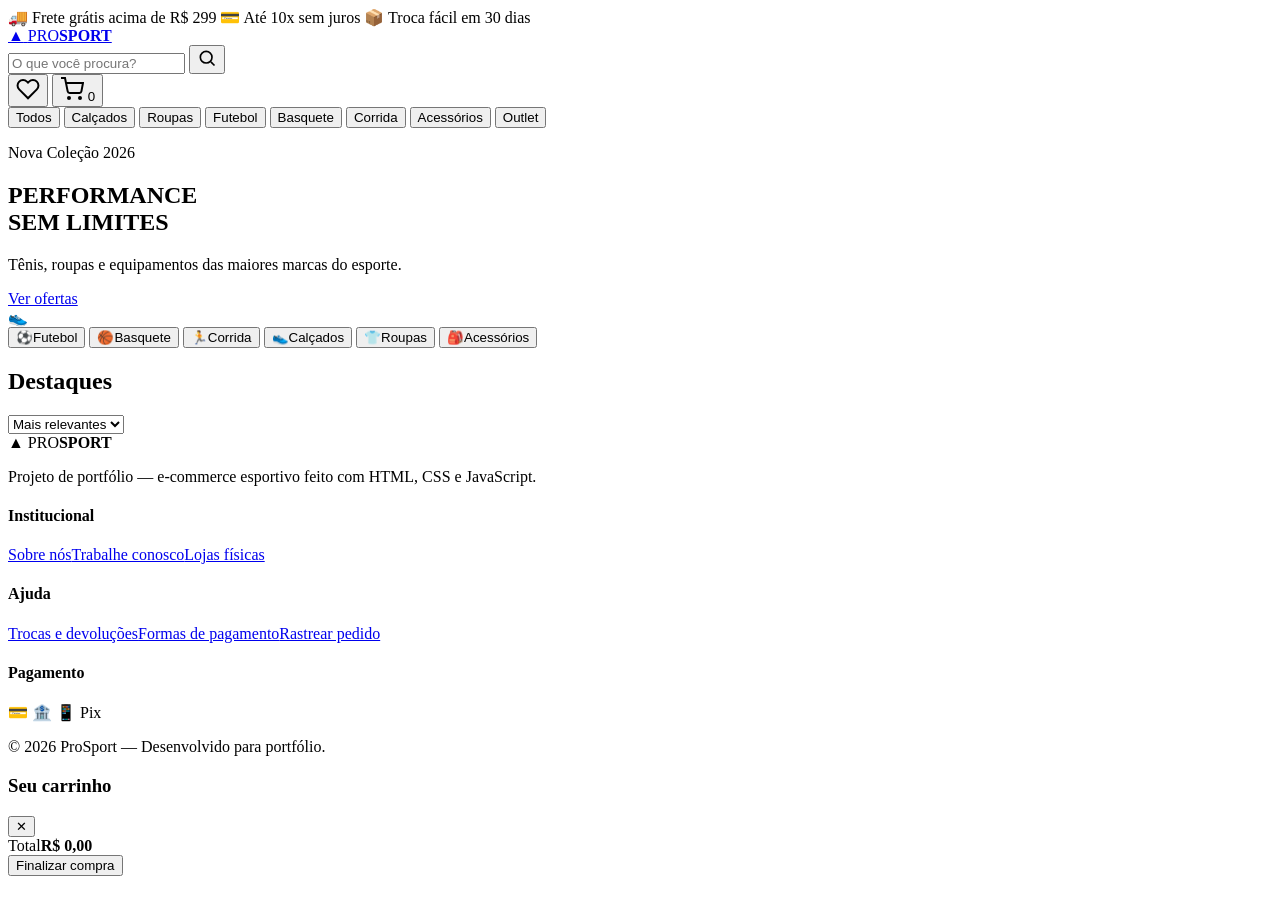
==== index.html @ 5f43b52e "feat: e-commerce esportivo com catalogo, busca e carrinho" ====
<!DOCTYPE html>
<html lang="pt-BR">
<head>
  <meta charset="UTF-8" />
  <meta name="viewport" content="width=device-width, initial-scale=1.0" />
  <title>ProSport — Loja de Artigos Esportivos</title>
  <meta name="description" content="ProSport: tênis, roupas e acessórios esportivos das melhores marcas. Frete rápido e parcelamento." />
  <link rel="preconnect" href="https://fonts.googleapis.com" />
  <link rel="preconnect" href="https://fonts.gstatic.com" crossorigin />
  <link href="https://fonts.googleapis.com/css2?family=Archivo:wght@400;500;600;700;800;900&family=Barlow+Condensed:wght@600;700;800&display=swap" rel="stylesheet" />
  <link rel="stylesheet" href="css/style.css" />
</head>
<body>
  <!-- Faixa superior -->
  <div class="topbar">
    <div class="container topbar__inner">
      <span>🚚 Frete grátis acima de R$ 299</span>
      <span>💳 Até 10x sem juros</span>
      <span class="topbar__hide-mobile">📦 Troca fácil em 30 dias</span>
    </div>
  </div>

  <!-- Cabeçalho -->
  <header class="header">
    <div class="container header__inner">
      <a href="#" class="logo" aria-label="ProSport - página inicial">
        <span class="logo__mark">▲</span>
        <span class="logo__text">PRO<strong>SPORT</strong></span>
      </a>

      <div class="search">
        <input type="text" id="search-input" class="search__input" placeholder="O que você procura?" aria-label="Buscar produtos" />
        <button class="search__btn" id="search-btn" aria-label="Buscar">
          <svg viewBox="0 0 24 24" width="20" height="20" fill="none" stroke="currentColor" stroke-width="2"><circle cx="11" cy="11" r="7"/><line x1="21" y1="21" x2="16.65" y2="16.65"/></svg>
        </button>
      </div>

      <div class="header__actions">
        <button class="icon-btn" aria-label="Favoritos">
          <svg viewBox="0 0 24 24" width="24" height="24" fill="none" stroke="currentColor" stroke-width="2"><path d="M20.84 4.61a5.5 5.5 0 0 0-7.78 0L12 5.67l-1.06-1.06a5.5 5.5 0 1 0-7.78 7.78L12 21.23l8.84-8.84a5.5 5.5 0 0 0 0-7.78z"/></svg>
        </button>
        <button class="icon-btn cart-btn" id="cart-btn" aria-label="Abrir carrinho">
          <svg viewBox="0 0 24 24" width="24" height="24" fill="none" stroke="currentColor" stroke-width="2"><circle cx="9" cy="21" r="1"/><circle cx="20" cy="21" r="1"/><path d="M1 1h4l2.68 13.39a2 2 0 0 0 2 1.61h9.72a2 2 0 0 0 2-1.61L23 6H6"/></svg>
          <span class="cart-count" id="cart-count">0</span>
        </button>
      </div>
    </div>

    <!-- Menu de categorias -->
    <nav class="nav">
      <div class="container nav__inner">
        <button class="nav__link nav__link--highlight" data-filter="all">Todos</button>
        <button class="nav__link" data-filter="Calçados">Calçados</button>
        <button class="nav__link" data-filter="Roupas">Roupas</button>
        <button class="nav__link" data-filter="Futebol">Futebol</button>
        <button class="nav__link" data-filter="Basquete">Basquete</button>
        <button class="nav__link" data-filter="Corrida">Corrida</button>
        <button class="nav__link" data-filter="Acessórios">Acessórios</button>
        <button class="nav__link nav__link--outlet" data-filter="Outlet">Outlet</button>
      </div>
    </nav>
  </header>

  <!-- Banner / Hero -->
  <section class="hero">
    <div class="container hero__inner">
      <div class="hero__content">
        <p class="hero__tag">Nova Coleção 2026</p>
        <h1 class="hero__title">PERFORMANCE<br>SEM LIMITES</h1>
        <p class="hero__sub">Tênis, roupas e equipamentos das maiores marcas do esporte.</p>
        <a href="#produtos" class="btn btn--primary">Ver ofertas</a>
      </div>
      <div class="hero__art" aria-hidden="true">
        <div class="hero__circle"></div>
        <div class="hero__emoji">👟</div>
      </div>
    </div>
  </section>

  <!-- Categorias em círculos -->
  <section class="cats container">
    <button class="cat" data-filter="Futebol"><span class="cat__icon">⚽</span><span>Futebol</span></button>
    <button class="cat" data-filter="Basquete"><span class="cat__icon">🏀</span><span>Basquete</span></button>
    <button class="cat" data-filter="Corrida"><span class="cat__icon">🏃</span><span>Corrida</span></button>
    <button class="cat" data-filter="Calçados"><span class="cat__icon">👟</span><span>Calçados</span></button>
    <button class="cat" data-filter="Roupas"><span class="cat__icon">👕</span><span>Roupas</span></button>
    <button class="cat" data-filter="Acessórios"><span class="cat__icon">🎒</span><span>Acessórios</span></button>
  </section>

  <!-- Produtos -->
  <main class="container" id="produtos">
    <div class="section-head">
      <h2 class="section-title" id="grid-title">Destaques</h2>
      <select id="sort-select" class="sort" aria-label="Ordenar produtos">
        <option value="relevance">Mais relevantes</option>
        <option value="price-asc">Menor preço</option>
        <option value="price-desc">Maior preço</option>
        <option value="name">Nome (A-Z)</option>
      </select>
    </div>

    <div class="grid" id="product-grid"><!-- produtos injetados via JS --></div>
    <p class="empty" id="empty-msg" hidden>Nenhum produto encontrado. Tente outra busca. 🔍</p>
  </main>

  <!-- Rodapé -->
  <footer class="footer">
    <div class="container footer__inner">
      <div>
        <span class="logo logo--footer"><span class="logo__mark">▲</span> PRO<strong>SPORT</strong></span>
        <p class="footer__desc">Projeto de portfólio — e-commerce esportivo feito com HTML, CSS e JavaScript.</p>
      </div>
      <div class="footer__col">
        <h4>Institucional</h4>
        <a href="#">Sobre nós</a><a href="#">Trabalhe conosco</a><a href="#">Lojas físicas</a>
      </div>
      <div class="footer__col">
        <h4>Ajuda</h4>
        <a href="#">Trocas e devoluções</a><a href="#">Formas de pagamento</a><a href="#">Rastrear pedido</a>
      </div>
      <div class="footer__col">
        <h4>Pagamento</h4>
        <p class="footer__pay">💳 🏦 📱 Pix</p>
      </div>
    </div>
    <div class="footer__bottom">© 2026 ProSport — Desenvolvido para portfólio.</div>
  </footer>

  <!-- Carrinho lateral -->
  <div class="cart-overlay" id="cart-overlay"></div>
  <aside class="cart-drawer" id="cart-drawer" aria-label="Carrinho de compras">
    <div class="cart-drawer__head">
      <h3>Seu carrinho</h3>
      <button class="cart-drawer__close" id="cart-close" aria-label="Fechar carrinho">✕</button>
    </div>
    <div class="cart-drawer__body" id="cart-items"></div>
    <div class="cart-drawer__foot">
      <div class="cart-total"><span>Total</span><strong id="cart-total">R$ 0,00</strong></div>
      <button class="btn btn--primary btn--block" id="checkout-btn">Finalizar compra</button>
    </div>
  </aside>

  <!-- Toast de feedback -->
  <div class="toast" id="toast"></div>

  <script src="js/products.js"></script>
  <script src="js/app.js"></script>
</body>
</html>
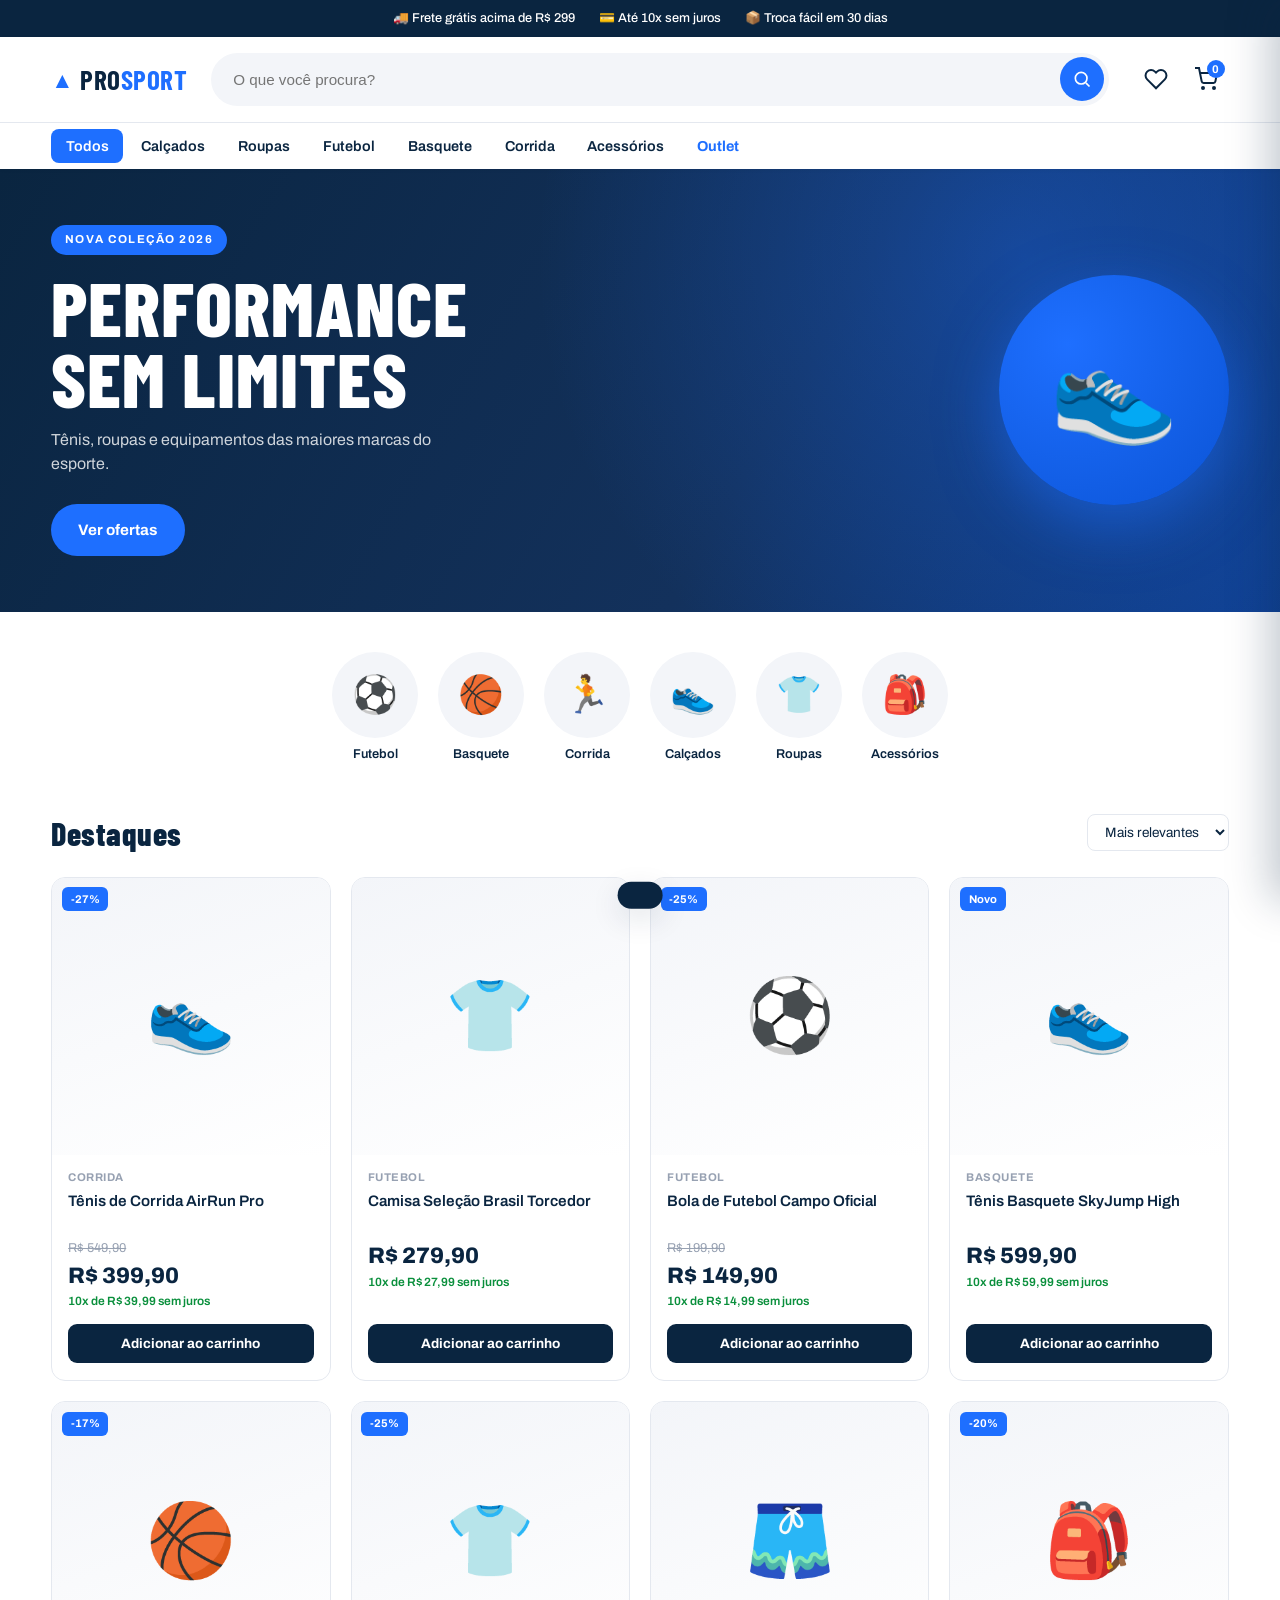
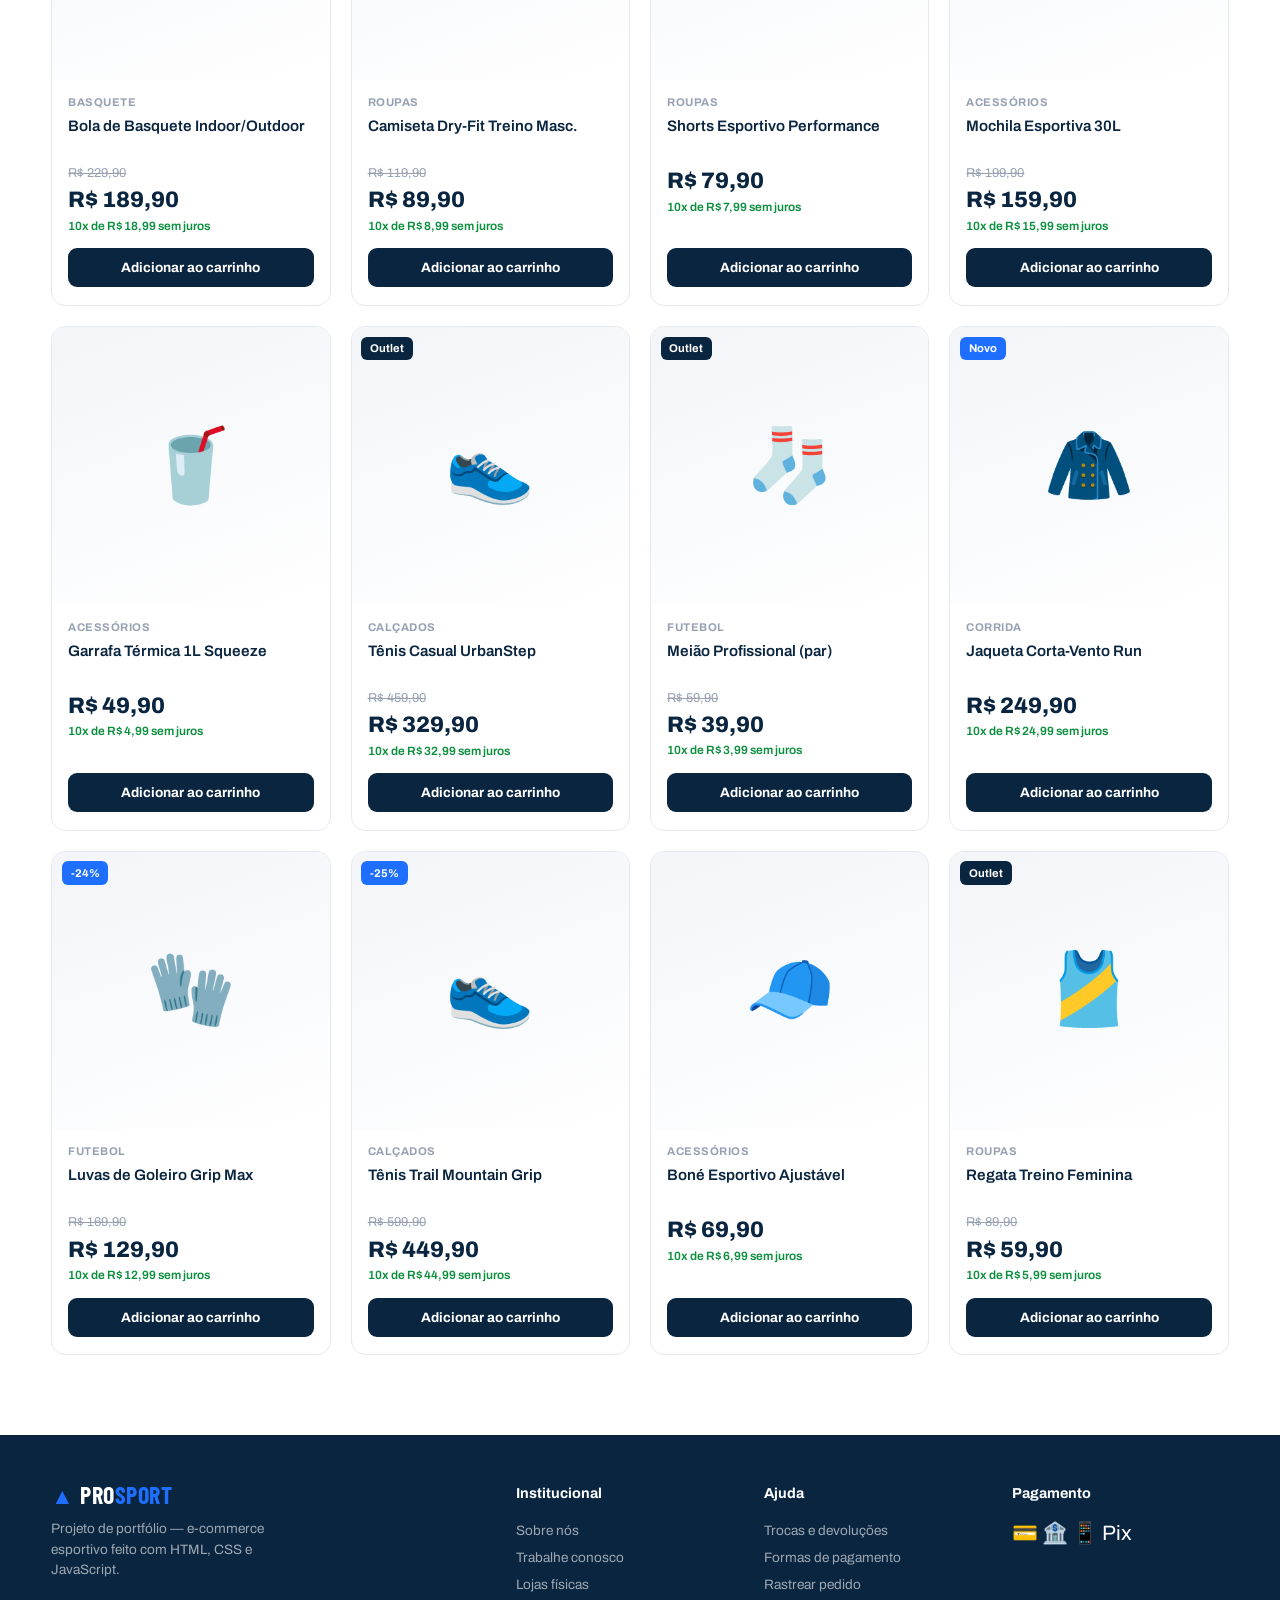
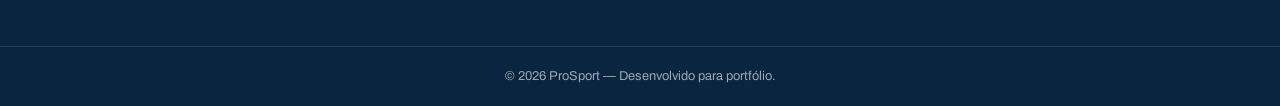
==== commit a569deaa: "Update fmt.Println message from 'Hello' to 'Goodbye'" ====
--- a/index.html
+++ b/index.html
@@ -1,149 +1,333 @@
+
 <!DOCTYPE html>
 <html lang="pt-BR">
 <head>
-  <meta charset="UTF-8" />
-  <meta name="viewport" content="width=device-width, initial-scale=1.0" />
-  <title>ProSport — Loja de Artigos Esportivos</title>
-  <meta name="description" content="ProSport: tênis, roupas e acessórios esportivos das melhores marcas. Frete rápido e parcelamento." />
-  <link rel="preconnect" href="https://fonts.googleapis.com" />
-  <link rel="preconnect" href="https://fonts.gstatic.com" crossorigin />
-  <link href="https://fonts.googleapis.com/css2?family=Archivo:wght@400;500;600;700;800;900&family=Barlow+Condensed:wght@600;700;800&display=swap" rel="stylesheet" />
-  <link rel="stylesheet" href="css/style.css" />
+<meta charset="UTF-8" />
+<meta name="viewport" content="width=device-width, initial-scale=1.0" />
+<title>ProSport — Loja de Artigos Esportivos</title>
+<meta name="description" content="ProSport: tênis, roupas e acessórios esportivos das melhores marcas." />
+<link rel="preconnect" href="https://fonts.googleapis.com" />
+<link rel="preconnect" href="https://fonts.gstatic.com" crossorigin />
+<link href="https://fonts.googleapis.com/css2?family=Archivo:wght@400;500;600;700;800;900&family=Barlow+Condensed:wght@600;700;800;900&display=swap" rel="stylesheet" />
+<style>
+:root{
+  --navy:#0a2540;
+  --navy-2:#0f2f55;
+  --navy-3:#13315c;
+  --accent:#1e6fff;
+  --accent-dark:#0b54d6;
+  --ink:#0a2540;
+  --gray-600:#5b6577;
+  --gray-400:#97a1b2;
+  --gray-200:#e4e8ef;
+  --gray-100:#f3f5f9;
+  --bg:#ffffff;
+  --green:#0a8f3c;
+  --radius:14px;
+  --shadow-sm:0 1px 3px rgba(10,37,64,.08);
+  --shadow-md:0 10px 30px rgba(10,37,64,.12);
+  --font-body:'Archivo',-apple-system,BlinkMacSystemFont,'Segoe UI',sans-serif;
+  --font-display:'Barlow Condensed',Impact,sans-serif;
+}
+*{margin:0;padding:0;box-sizing:border-box;}
+body{font-family:var(--font-body);color:var(--ink);background:var(--bg);line-height:1.5;-webkit-font-smoothing:antialiased;}
+.container{width:min(1200px,92%);margin-inline:auto;}
+button{font-family:inherit;cursor:pointer;border:none;background:none;}
+a{text-decoration:none;color:inherit;}
+img{max-width:100%;display:block;}
+
+/* Topbar */
+.topbar{background:var(--navy);color:#fff;font-size:.8rem;font-weight:500;}
+.topbar__inner{display:flex;gap:1.5rem;justify-content:center;padding:.55rem 0;flex-wrap:wrap;}
+@media(max-width:640px){.topbar__hide{display:none;}}
+
+/* Header */
+.header{position:sticky;top:0;z-index:50;background:#fff;box-shadow:var(--shadow-sm);}
+.header__inner{display:flex;align-items:center;gap:1.5rem;padding:1rem 0;}
+.logo{display:flex;align-items:center;gap:.4rem;font-family:var(--font-display);font-size:1.7rem;letter-spacing:.5px;line-height:1;}
+.logo__mark{color:var(--accent);font-size:1.4rem;}
+.logo__text{color:var(--navy);font-weight:700;}
+.logo__text strong{color:var(--accent);}
+.search{flex:1;display:flex;align-items:center;background:var(--gray-100);border:2px solid transparent;border-radius:999px;padding:.15rem .15rem .15rem 1.25rem;transition:border-color .2s,background .2s;}
+.search:focus-within{border-color:var(--accent);background:#fff;}
+.search__input{flex:1;border:none;background:none;outline:none;font-size:.95rem;padding:.65rem 0;color:var(--ink);}
+.search__btn{display:grid;place-items:center;width:44px;height:44px;background:var(--accent);color:#fff;border-radius:999px;transition:background .2s;}
+.search__btn:hover{background:var(--accent-dark);}
+.header__actions{display:flex;gap:.25rem;}
+.icon-btn{position:relative;display:grid;place-items:center;width:46px;height:46px;border-radius:50%;color:var(--navy);transition:background .2s,color .2s;}
+.icon-btn:hover{background:var(--gray-100);color:var(--accent);}
+.cart-count{position:absolute;top:4px;right:4px;background:var(--accent);color:#fff;font-size:.7rem;font-weight:700;min-width:18px;height:18px;border-radius:999px;display:grid;place-items:center;padding:0 4px;}
+
+/* Nav */
+.nav{border-top:1px solid var(--gray-200);overflow-x:auto;}
+.nav__inner{display:flex;gap:.25rem;padding:.4rem 0;}
+.nav__link{font-size:.9rem;font-weight:600;color:var(--navy);padding:.55rem .9rem;border-radius:8px;white-space:nowrap;transition:all .15s;}
+.nav__link:hover{background:var(--gray-100);color:var(--accent);}
+.nav__link.is-active{color:#fff;background:var(--accent);}
+.nav__link--outlet{color:var(--accent);font-weight:700;}
+
+/* Hero */
+.hero{background:linear-gradient(120deg,var(--navy) 0%,var(--navy-3) 60%,var(--accent-dark) 150%);color:#fff;overflow:hidden;position:relative;}
+.hero::after{content:"";position:absolute;inset:0;background:radial-gradient(circle at 80% 20%,rgba(30,111,255,.35),transparent 45%);pointer-events:none;}
+.hero__inner{display:flex;align-items:center;justify-content:space-between;padding:3.5rem 0;gap:2rem;position:relative;z-index:1;}
+.hero__tag{display:inline-block;background:var(--accent);color:#fff;font-weight:700;font-size:.72rem;letter-spacing:1.5px;text-transform:uppercase;padding:.4rem .85rem;border-radius:999px;margin-bottom:1rem;}
+.hero__title{font-family:var(--font-display);font-size:clamp(2.6rem,6vw,4.8rem);line-height:.92;font-weight:800;letter-spacing:1px;}
+.hero__sub{color:rgba(255,255,255,.8);margin:1rem 0 1.75rem;max-width:380px;}
+.hero__art{position:relative;display:grid;place-items:center;min-width:230px;}
+.hero__circle{width:230px;height:230px;border-radius:50%;background:radial-gradient(circle at 30% 30%,var(--accent),var(--accent-dark));box-shadow:0 20px 60px rgba(30,111,255,.5);animation:float 4s ease-in-out infinite;}
+.hero__emoji{position:absolute;font-size:6.5rem;animation:float 4s ease-in-out infinite;}
+@keyframes float{0%,100%{transform:translateY(0) rotate(-8deg);}50%{transform:translateY(-16px) rotate(8deg);}}
+
+/* Botões */
+.btn{display:inline-block;font-weight:700;font-size:.95rem;padding:.9rem 1.7rem;border-radius:999px;transition:transform .15s,background .2s;}
+.btn--primary{background:var(--accent);color:#fff;}
+.btn--primary:hover{background:#fff;color:var(--navy);transform:translateY(-2px);}
+.btn--block{width:100%;text-align:center;}
+
+/* Categorias círculos */
+.cats{display:flex;gap:1.25rem;justify-content:center;flex-wrap:wrap;padding:2.5rem 0 1rem;}
+.cat{display:flex;flex-direction:column;align-items:center;gap:.55rem;font-size:.8rem;font-weight:600;color:var(--navy);}
+.cat__icon{width:86px;height:86px;border-radius:50%;background:var(--gray-100);display:grid;place-items:center;font-size:2.3rem;border:2px solid transparent;transition:all .2s;}
+.cat:hover .cat__icon{border-color:var(--accent);transform:translateY(-4px);box-shadow:var(--shadow-md);}
+
+/* Seção produtos */
+.section-head{display:flex;align-items:center;justify-content:space-between;margin:2rem 0 1.25rem;gap:1rem;}
+.section-title{font-family:var(--font-display);font-size:2rem;font-weight:800;letter-spacing:.5px;color:var(--navy);}
+.sort{border:1px solid var(--gray-200);border-radius:8px;padding:.55rem .8rem;font-family:inherit;font-size:.85rem;color:var(--navy);background:#fff;}
+.grid{display:grid;grid-template-columns:repeat(auto-fill,minmax(220px,1fr));gap:1.25rem;padding-bottom:3rem;}
+
+/* Card */
+.card{border:1px solid var(--gray-200);border-radius:var(--radius);overflow:hidden;background:#fff;display:flex;flex-direction:column;transition:transform .2s,box-shadow .2s,border-color .2s;animation:pop .4s ease both;}
+.card:hover{transform:translateY(-5px);box-shadow:var(--shadow-md);border-color:var(--accent);}
+.card__media{position:relative;aspect-ratio:1;display:grid;place-items:center;font-size:4.5rem;background:linear-gradient(160deg,var(--gray-100),#fff);}
+.card__badge{position:absolute;top:.6rem;left:.6rem;background:var(--accent);color:#fff;font-size:.7rem;font-weight:700;padding:.22rem .55rem;border-radius:6px;}
+.card__badge--outlet{background:var(--navy);}
+.card__body{padding:.9rem 1rem 1.1rem;display:flex;flex-direction:column;flex:1;}
+.card__cat{font-size:.7rem;text-transform:uppercase;letter-spacing:.5px;color:var(--gray-400);font-weight:700;}
+.card__name{font-size:.95rem;font-weight:600;margin:.25rem 0 .6rem;min-height:2.6em;color:var(--navy);}
+.card__price-old{font-size:.8rem;color:var(--gray-400);text-decoration:line-through;}
+.card__price{font-size:1.4rem;font-weight:800;color:var(--navy);}
+.card__installments{font-size:.75rem;color:var(--green);font-weight:600;margin-bottom:.85rem;}
+.card__btn{margin-top:auto;background:var(--navy);color:#fff;font-weight:700;font-size:.85rem;padding:.75rem;border-radius:9px;transition:background .2s;}
+.card__btn:hover{background:var(--accent);}
+@keyframes pop{from{opacity:0;transform:translateY(12px);}to{opacity:1;transform:translateY(0);}}
+.empty{text-align:center;padding:3rem 0;color:var(--gray-600);font-size:1.1rem;}
+
+/* Footer */
+.footer{background:var(--navy);color:#fff;margin-top:2rem;}
+.footer__inner{display:grid;grid-template-columns:2fr 1fr 1fr 1fr;gap:2rem;padding:3rem 0;}
+.logo--footer{font-size:1.5rem;color:#fff;}
+.logo--footer .logo__text{color:#fff;}
+.footer__desc{color:rgba(255,255,255,.6);font-size:.85rem;margin-top:.75rem;max-width:260px;}
+.footer__col h4{font-size:.9rem;margin-bottom:.8rem;}
+.footer__col a{display:block;color:rgba(255,255,255,.6);font-size:.85rem;padding:.2rem 0;transition:color .2s;}
+.footer__col a:hover{color:#fff;}
+.footer__pay{font-size:1.3rem;}
+.footer__bottom{border-top:1px solid rgba(255,255,255,.12);text-align:center;padding:1.25rem 0;font-size:.8rem;color:rgba(255,255,255,.6);}
+@media(max-width:760px){.footer__inner{grid-template-columns:1fr 1fr;}}
+
+/* Carrinho */
+.cart-overlay{position:fixed;inset:0;background:rgba(10,37,64,.55);opacity:0;visibility:hidden;transition:.25s;z-index:90;}
+.cart-overlay.is-open{opacity:1;visibility:visible;}
+.cart-drawer{position:fixed;top:0;right:0;height:100%;width:min(400px,100%);background:#fff;transform:translateX(100%);transition:transform .3s ease;z-index:100;display:flex;flex-direction:column;box-shadow:-10px 0 40px rgba(10,37,64,.25);}
+.cart-drawer.is-open{transform:translateX(0);}
+.cart-drawer__head{display:flex;align-items:center;justify-content:space-between;padding:1.25rem;border-bottom:1px solid var(--gray-200);}
+.cart-drawer__head h3{font-family:var(--font-display);font-size:1.5rem;color:var(--navy);}
+.cart-drawer__close{font-size:1.2rem;width:36px;height:36px;border-radius:50%;color:var(--gray-600);}
+.cart-drawer__close:hover{background:var(--gray-100);color:var(--accent);}
+.cart-drawer__body{flex:1;overflow-y:auto;padding:1rem 1.25rem;}
+.cart-empty{text-align:center;color:var(--gray-400);padding:3rem 0;}
+.cart-item{display:flex;gap:.85rem;padding:.85rem 0;border-bottom:1px solid var(--gray-200);}
+.cart-item__media{width:56px;height:56px;border-radius:8px;background:var(--gray-100);display:grid;place-items:center;font-size:1.8rem;flex-shrink:0;}
+.cart-item__info{flex:1;min-width:0;}
+.cart-item__name{font-size:.85rem;font-weight:600;color:var(--navy);}
+.cart-item__price{font-size:.85rem;color:var(--gray-600);}
+.cart-item__qty{display:inline-flex;align-items:center;gap:.5rem;margin-top:.35rem;}
+.qty-btn{width:24px;height:24px;border-radius:6px;background:var(--gray-100);font-weight:700;color:var(--navy);}
+.qty-btn:hover{background:var(--accent);color:#fff;}
+.cart-item__remove{color:var(--gray-400);font-size:.75rem;align-self:flex-start;}
+.cart-item__remove:hover{color:var(--accent);}
+.cart-drawer__foot{padding:1.25rem;border-top:1px solid var(--gray-200);}
+.cart-total{display:flex;justify-content:space-between;align-items:baseline;margin-bottom:1rem;}
+.cart-total strong{font-size:1.5rem;color:var(--navy);}
+
+/* Toast */
+.toast{position:fixed;bottom:1.5rem;left:50%;transform:translateX(-50%) translateY(120%);background:var(--navy);color:#fff;padding:.85rem 1.4rem;border-radius:999px;font-weight:600;font-size:.9rem;box-shadow:var(--shadow-md);z-index:200;transition:transform .35s ease;}
+.toast.is-show{transform:translateX(-50%) translateY(0);}
+
+/* Responsivo */
+@media(max-width:720px){
+  .header__inner{flex-wrap:wrap;}
+  .search{order:3;flex-basis:100%;}
+  .hero__art{display:none;}
+  .hero__inner{padding:2.5rem 0;}
+}
+</style>
 </head>
 <body>
-  <!-- Faixa superior -->
-  <div class="topbar">
-    <div class="container topbar__inner">
-      <span>🚚 Frete grátis acima de R$ 299</span>
-      <span>💳 Até 10x sem juros</span>
-      <span class="topbar__hide-mobile">📦 Troca fácil em 30 dias</span>
+<div class="topbar"><div class="container topbar__inner">
+  <span>🚚 Frete grátis acima de R$ 299</span>
+  <span>💳 Até 10x sem juros</span>
+  <span class="topbar__hide">📦 Troca fácil em 30 dias</span>
+</div></div>
+
+<header class="header">
+  <div class="container header__inner">
+    <a href="#" class="logo" aria-label="ProSport"><span class="logo__mark">▲</span><span class="logo__text">PRO<strong>SPORT</strong></span></a>
+    <div class="search">
+      <input type="text" id="search-input" class="search__input" placeholder="O que você procura?" aria-label="Buscar" />
+      <button class="search__btn" id="search-btn" aria-label="Buscar"><svg viewBox="0 0 24 24" width="20" height="20" fill="none" stroke="currentColor" stroke-width="2"><circle cx="11" cy="11" r="7"/><line x1="21" y1="21" x2="16.65" y2="16.65"/></svg></button>
     </div>
-  </div>
-
-  <!-- Cabeçalho -->
-  <header class="header">
-    <div class="container header__inner">
-      <a href="#" class="logo" aria-label="ProSport - página inicial">
-        <span class="logo__mark">▲</span>
-        <span class="logo__text">PRO<strong>SPORT</strong></span>
-      </a>
-
-      <div class="search">
-        <input type="text" id="search-input" class="search__input" placeholder="O que você procura?" aria-label="Buscar produtos" />
-        <button class="search__btn" id="search-btn" aria-label="Buscar">
-          <svg viewBox="0 0 24 24" width="20" height="20" fill="none" stroke="currentColor" stroke-width="2"><circle cx="11" cy="11" r="7"/><line x1="21" y1="21" x2="16.65" y2="16.65"/></svg>
-        </button>
-      </div>
-
-      <div class="header__actions">
-        <button class="icon-btn" aria-label="Favoritos">
-          <svg viewBox="0 0 24 24" width="24" height="24" fill="none" stroke="currentColor" stroke-width="2"><path d="M20.84 4.61a5.5 5.5 0 0 0-7.78 0L12 5.67l-1.06-1.06a5.5 5.5 0 1 0-7.78 7.78L12 21.23l8.84-8.84a5.5 5.5 0 0 0 0-7.78z"/></svg>
-        </button>
-        <button class="icon-btn cart-btn" id="cart-btn" aria-label="Abrir carrinho">
-          <svg viewBox="0 0 24 24" width="24" height="24" fill="none" stroke="currentColor" stroke-width="2"><circle cx="9" cy="21" r="1"/><circle cx="20" cy="21" r="1"/><path d="M1 1h4l2.68 13.39a2 2 0 0 0 2 1.61h9.72a2 2 0 0 0 2-1.61L23 6H6"/></svg>
-          <span class="cart-count" id="cart-count">0</span>
-        </button>
-      </div>
+    <div class="header__actions">
+      <button class="icon-btn" aria-label="Favoritos"><svg viewBox="0 0 24 24" width="24" height="24" fill="none" stroke="currentColor" stroke-width="2"><path d="M20.84 4.61a5.5 5.5 0 0 0-7.78 0L12 5.67l-1.06-1.06a5.5 5.5 0 1 0-7.78 7.78L12 21.23l8.84-8.84a5.5 5.5 0 0 0 0-7.78z"/></svg></button>
+      <button class="icon-btn" id="cart-btn" aria-label="Carrinho"><svg viewBox="0 0 24 24" width="24" height="24" fill="none" stroke="currentColor" stroke-width="2"><circle cx="9" cy="21" r="1"/><circle cx="20" cy="21" r="1"/><path d="M1 1h4l2.68 13.39a2 2 0 0 0 2 1.61h9.72a2 2 0 0 0 2-1.61L23 6H6"/></svg><span class="cart-count" id="cart-count">0</span></button>
     </div>
-
-    <!-- Menu de categorias -->
-    <nav class="nav">
-      <div class="container nav__inner">
-        <button class="nav__link nav__link--highlight" data-filter="all">Todos</button>
-        <button class="nav__link" data-filter="Calçados">Calçados</button>
-        <button class="nav__link" data-filter="Roupas">Roupas</button>
-        <button class="nav__link" data-filter="Futebol">Futebol</button>
-        <button class="nav__link" data-filter="Basquete">Basquete</button>
-        <button class="nav__link" data-filter="Corrida">Corrida</button>
-        <button class="nav__link" data-filter="Acessórios">Acessórios</button>
-        <button class="nav__link nav__link--outlet" data-filter="Outlet">Outlet</button>
-      </div>
-    </nav>
-  </header>
-
-  <!-- Banner / Hero -->
-  <section class="hero">
-    <div class="container hero__inner">
-      <div class="hero__content">
-        <p class="hero__tag">Nova Coleção 2026</p>
-        <h1 class="hero__title">PERFORMANCE<br>SEM LIMITES</h1>
-        <p class="hero__sub">Tênis, roupas e equipamentos das maiores marcas do esporte.</p>
-        <a href="#produtos" class="btn btn--primary">Ver ofertas</a>
-      </div>
-      <div class="hero__art" aria-hidden="true">
-        <div class="hero__circle"></div>
-        <div class="hero__emoji">👟</div>
-      </div>
+  </div>
+  <nav class="nav"><div class="container nav__inner">
+    <button class="nav__link" data-filter="all">Todos</button>
+    <button class="nav__link" data-filter="Calçados">Calçados</button>
+    <button class="nav__link" data-filter="Roupas">Roupas</button>
+    <button class="nav__link" data-filter="Futebol">Futebol</button>
+    <button class="nav__link" data-filter="Basquete">Basquete</button>
+    <button class="nav__link" data-filter="Corrida">Corrida</button>
+    <button class="nav__link" data-filter="Acessórios">Acessórios</button>
+    <button class="nav__link nav__link--outlet" data-filter="Outlet">Outlet</button>
+  </div></nav>
+</header>
+
+<section class="hero"><div class="container hero__inner">
+  <div class="hero__content">
+    <p class="hero__tag">Nova Coleção 2026</p>
+    <h1 class="hero__title">PERFORMANCE<br>SEM LIMITES</h1>
+    <p class="hero__sub">Tênis, roupas e equipamentos das maiores marcas do esporte.</p>
+    <a href="#produtos" class="btn btn--primary">Ver ofertas</a>
+  </div>
+  <div class="hero__art" aria-hidden="true"><div class="hero__circle"></div><div class="hero__emoji">👟</div></div>
+</div></section>
+
+<section class="cats container">
+  <button class="cat" data-filter="Futebol"><span class="cat__icon">⚽</span><span>Futebol</span></button>
+  <button class="cat" data-filter="Basquete"><span class="cat__icon">🏀</span><span>Basquete</span></button>
+  <button class="cat" data-filter="Corrida"><span class="cat__icon">🏃</span><span>Corrida</span></button>
+  <button class="cat" data-filter="Calçados"><span class="cat__icon">👟</span><span>Calçados</span></button>
+  <button class="cat" data-filter="Roupas"><span class="cat__icon">👕</span><span>Roupas</span></button>
+  <button class="cat" data-filter="Acessórios"><span class="cat__icon">🎒</span><span>Acessórios</span></button>
+</section>
+
+<main class="container" id="produtos">
+  <div class="section-head">
+    <h2 class="section-title" id="grid-title">Destaques</h2>
+    <select id="sort-select" class="sort" aria-label="Ordenar">
+      <option value="relevance">Mais relevantes</option>
+      <option value="price-asc">Menor preço</option>
+      <option value="price-desc">Maior preço</option>
+      <option value="name">Nome (A-Z)</option>
+    </select>
+  </div>
+  <div class="grid" id="product-grid"></div>
+  <p class="empty" id="empty-msg" hidden>Nenhum produto encontrado. Tente outra busca. 🔍</p>
+</main>
+
+<footer class="footer">
+  <div class="container footer__inner">
+    <div>
+      <span class="logo logo--footer"><span class="logo__mark">▲</span><span class="logo__text">PRO<strong>SPORT</strong></span></span>
+      <p class="footer__desc">Projeto de portfólio — e-commerce esportivo feito com HTML, CSS e JavaScript.</p>
     </div>
-  </section>
-
-  <!-- Categorias em círculos -->
-  <section class="cats container">
-    <button class="cat" data-filter="Futebol"><span class="cat__icon">⚽</span><span>Futebol</span></button>
-    <button class="cat" data-filter="Basquete"><span class="cat__icon">🏀</span><span>Basquete</span></button>
-    <button class="cat" data-filter="Corrida"><span class="cat__icon">🏃</span><span>Corrida</span></button>
-    <button class="cat" data-filter="Calçados"><span class="cat__icon">👟</span><span>Calçados</span></button>
-    <button class="cat" data-filter="Roupas"><span class="cat__icon">👕</span><span>Roupas</span></button>
-    <button class="cat" data-filter="Acessórios"><span class="cat__icon">🎒</span><span>Acessórios</span></button>
-  </section>
-
-  <!-- Produtos -->
-  <main class="container" id="produtos">
-    <div class="section-head">
-      <h2 class="section-title" id="grid-title">Destaques</h2>
-      <select id="sort-select" class="sort" aria-label="Ordenar produtos">
-        <option value="relevance">Mais relevantes</option>
-        <option value="price-asc">Menor preço</option>
-        <option value="price-desc">Maior preço</option>
-        <option value="name">Nome (A-Z)</option>
-      </select>
-    </div>
-
-    <div class="grid" id="product-grid"><!-- produtos injetados via JS --></div>
-    <p class="empty" id="empty-msg" hidden>Nenhum produto encontrado. Tente outra busca. 🔍</p>
-  </main>
-
-  <!-- Rodapé -->
-  <footer class="footer">
-    <div class="container footer__inner">
-      <div>
-        <span class="logo logo--footer"><span class="logo__mark">▲</span> PRO<strong>SPORT</strong></span>
-        <p class="footer__desc">Projeto de portfólio — e-commerce esportivo feito com HTML, CSS e JavaScript.</p>
-      </div>
-      <div class="footer__col">
-        <h4>Institucional</h4>
-        <a href="#">Sobre nós</a><a href="#">Trabalhe conosco</a><a href="#">Lojas físicas</a>
-      </div>
-      <div class="footer__col">
-        <h4>Ajuda</h4>
-        <a href="#">Trocas e devoluções</a><a href="#">Formas de pagamento</a><a href="#">Rastrear pedido</a>
-      </div>
-      <div class="footer__col">
-        <h4>Pagamento</h4>
-        <p class="footer__pay">💳 🏦 📱 Pix</p>
-      </div>
-    </div>
-    <div class="footer__bottom">© 2026 ProSport — Desenvolvido para portfólio.</div>
-  </footer>
-
-  <!-- Carrinho lateral -->
-  <div class="cart-overlay" id="cart-overlay"></div>
-  <aside class="cart-drawer" id="cart-drawer" aria-label="Carrinho de compras">
-    <div class="cart-drawer__head">
-      <h3>Seu carrinho</h3>
-      <button class="cart-drawer__close" id="cart-close" aria-label="Fechar carrinho">✕</button>
-    </div>
-    <div class="cart-drawer__body" id="cart-items"></div>
-    <div class="cart-drawer__foot">
-      <div class="cart-total"><span>Total</span><strong id="cart-total">R$ 0,00</strong></div>
-      <button class="btn btn--primary btn--block" id="checkout-btn">Finalizar compra</button>
-    </div>
-  </aside>
-
-  <!-- Toast de feedback -->
-  <div class="toast" id="toast"></div>
-
-  <script src="js/products.js"></script>
-  <script src="js/app.js"></script>
+    <div class="footer__col"><h4>Institucional</h4><a href="#">Sobre nós</a><a href="#">Trabalhe conosco</a><a href="#">Lojas físicas</a></div>
+    <div class="footer__col"><h4>Ajuda</h4><a href="#">Trocas e devoluções</a><a href="#">Formas de pagamento</a><a href="#">Rastrear pedido</a></div>
+    <div class="footer__col"><h4>Pagamento</h4><p class="footer__pay">💳 🏦 📱 Pix</p></div>
+  </div>
+  <div class="footer__bottom">© 2026 ProSport — Desenvolvido para portfólio.</div>
+</footer>
+
+<div class="cart-overlay" id="cart-overlay"></div>
+<aside class="cart-drawer" id="cart-drawer" aria-label="Carrinho">
+  <div class="cart-drawer__head"><h3>Seu carrinho</h3><button class="cart-drawer__close" id="cart-close" aria-label="Fechar">✕</button></div>
+  <div class="cart-drawer__body" id="cart-items"></div>
+  <div class="cart-drawer__foot">
+    <div class="cart-total"><span>Total</span><strong id="cart-total">R$ 0,00</strong></div>
+    <button class="btn btn--primary btn--block" id="checkout-btn">Finalizar compra</button>
+  </div>
+</aside>
+
+<div class="toast" id="toast"></div>
+
+<script>
+const PRODUCTS=[
+ {id:1,name:"Tênis de Corrida AirRun Pro",category:"Corrida",price:399.90,oldPrice:549.90,emoji:"👟",badge:"-27%"},
+ {id:2,name:"Camisa Seleção Brasil Torcedor",category:"Futebol",price:279.90,oldPrice:null,emoji:"👕",badge:null},
+ {id:3,name:"Bola de Futebol Campo Oficial",category:"Futebol",price:149.90,oldPrice:199.90,emoji:"⚽",badge:"-25%"},
+ {id:4,name:"Tênis Basquete SkyJump High",category:"Basquete",price:599.90,oldPrice:null,emoji:"👟",badge:"Novo"},
+ {id:5,name:"Bola de Basquete Indoor/Outdoor",category:"Basquete",price:189.90,oldPrice:229.90,emoji:"🏀",badge:"-17%"},
+ {id:6,name:"Camiseta Dry-Fit Treino Masc.",category:"Roupas",price:89.90,oldPrice:119.90,emoji:"👕",badge:"-25%"},
+ {id:7,name:"Shorts Esportivo Performance",category:"Roupas",price:79.90,oldPrice:null,emoji:"🩳",badge:null},
+ {id:8,name:"Mochila Esportiva 30L",category:"Acessórios",price:159.90,oldPrice:199.90,emoji:"🎒",badge:"-20%"},
+ {id:9,name:"Garrafa Térmica 1L Squeeze",category:"Acessórios",price:49.90,oldPrice:null,emoji:"🥤",badge:null},
+ {id:10,name:"Tênis Casual UrbanStep",category:"Calçados",price:329.90,oldPrice:459.90,emoji:"👟",badge:"Outlet",outlet:true},
+ {id:11,name:"Meião Profissional (par)",category:"Futebol",price:39.90,oldPrice:59.90,emoji:"🧦",badge:"Outlet",outlet:true},
+ {id:12,name:"Jaqueta Corta-Vento Run",category:"Corrida",price:249.90,oldPrice:null,emoji:"🧥",badge:"Novo"},
+ {id:13,name:"Luvas de Goleiro Grip Max",category:"Futebol",price:129.90,oldPrice:169.90,emoji:"🧤",badge:"-24%"},
+ {id:14,name:"Tênis Trail Mountain Grip",category:"Calçados",price:449.90,oldPrice:599.90,emoji:"👟",badge:"-25%"},
+ {id:15,name:"Boné Esportivo Ajustável",category:"Acessórios",price:69.90,oldPrice:null,emoji:"🧢",badge:null},
+ {id:16,name:"Regata Treino Feminina",category:"Roupas",price:59.90,oldPrice:89.90,emoji:"🎽",badge:"Outlet",outlet:true},
+];
+
+const state={filter:"all",search:"",sort:"relevance",cart:[]};
+const $=(s)=>document.querySelector(s);
+const formatBRL=(v)=>v.toLocaleString("pt-BR",{style:"currency",currency:"BRL"});
+
+function getVisibleProducts(){
+  let list=[...PRODUCTS];
+  if(state.filter==="Outlet")list=list.filter(p=>p.outlet);
+  else if(state.filter!=="all")list=list.filter(p=>p.category===state.filter);
+  if(state.search.trim()){const t=state.search.toLowerCase();list=list.filter(p=>p.name.toLowerCase().includes(t)||p.category.toLowerCase().includes(t));}
+  if(state.sort==="price-asc")list.sort((a,b)=>a.price-b.price);
+  else if(state.sort==="price-desc")list.sort((a,b)=>b.price-a.price);
+  else if(state.sort==="name")list.sort((a,b)=>a.name.localeCompare(b.name));
+  return list;
+}
+function renderProducts(){
+  const grid=$("#product-grid"),empty=$("#empty-msg"),products=getVisibleProducts();
+  const titles={all:"Destaques",Outlet:"Outlet — Ofertas"};
+  $("#grid-title").textContent=titles[state.filter]||state.filter;
+  if(products.length===0){grid.innerHTML="";empty.hidden=false;return;}
+  empty.hidden=true;
+  grid.innerHTML=products.map(p=>{
+    const inst=(p.price/10).toLocaleString("pt-BR",{minimumFractionDigits:2});
+    const badge=p.badge?`<span class="card__badge ${p.outlet?"card__badge--outlet":""}">${p.badge}</span>`:"";
+    const oldP=p.oldPrice?`<span class="card__price-old">${formatBRL(p.oldPrice)}</span>`:"";
+    return `<article class="card"><div class="card__media">${badge}${p.emoji}</div><div class="card__body"><span class="card__cat">${p.category}</span><h3 class="card__name">${p.name}</h3>${oldP}<span class="card__price">${formatBRL(p.price)}</span><span class="card__installments">10x de R$ ${inst} sem juros</span><button class="card__btn" data-add="${p.id}">Adicionar ao carrinho</button></div></article>`;
+  }).join("");
+}
+function addToCart(id){const i=state.cart.find(x=>x.id===id);if(i)i.qty+=1;else state.cart.push({id,qty:1});updateCart();const p=PRODUCTS.find(x=>x.id===id);showToast(`${p.name} adicionado! 🛒`);}
+function changeQty(id,d){const i=state.cart.find(x=>x.id===id);if(!i)return;i.qty+=d;if(i.qty<=0)state.cart=state.cart.filter(x=>x.id!==id);updateCart();}
+function removeFromCart(id){state.cart=state.cart.filter(x=>x.id!==id);updateCart();}
+function cartTotal(){return state.cart.reduce((s,i)=>{const p=PRODUCTS.find(x=>x.id===i.id);return s+p.price*i.qty;},0);}
+function updateCart(){
+  $("#cart-count").textContent=state.cart.reduce((s,i)=>s+i.qty,0);
+  $("#cart-total").textContent=formatBRL(cartTotal());
+  const body=$("#cart-items");
+  if(state.cart.length===0){body.innerHTML=`<p class="cart-empty">Seu carrinho está vazio. 🛒<br>Que tal escolher um produto?</p>`;return;}
+  body.innerHTML=state.cart.map(i=>{const p=PRODUCTS.find(x=>x.id===i.id);return `<div class="cart-item"><div class="cart-item__media">${p.emoji}</div><div class="cart-item__info"><div class="cart-item__name">${p.name}</div><div class="cart-item__price">${formatBRL(p.price)}</div><div class="cart-item__qty"><button class="qty-btn" data-dec="${p.id}">−</button><span>${i.qty}</span><button class="qty-btn" data-inc="${p.id}">+</button></div></div><button class="cart-item__remove" data-remove="${p.id}">Remover</button></div>`;}).join("");
+}
+function openCart(){$("#cart-drawer").classList.add("is-open");$("#cart-overlay").classList.add("is-open");}
+function closeCart(){$("#cart-drawer").classList.remove("is-open");$("#cart-overlay").classList.remove("is-open");}
+let toastTimer;
+function showToast(m){const t=$("#toast");t.textContent=m;t.classList.add("is-show");clearTimeout(toastTimer);toastTimer=setTimeout(()=>t.classList.remove("is-show"),2200);}
+function setActiveNav(){document.querySelectorAll(".nav__link").forEach(l=>l.classList.toggle("is-active",l.dataset.filter===state.filter));}
+function bindEvents(){
+  document.querySelectorAll("[data-filter]").forEach(el=>el.addEventListener("click",()=>{state.filter=el.dataset.filter;setActiveNav();renderProducts();$("#produtos").scrollIntoView({behavior:"smooth",block:"start"});}));
+  $("#search-input").addEventListener("input",e=>{state.search=e.target.value;renderProducts();});
+  $("#search-btn").addEventListener("click",()=>renderProducts());
+  $("#sort-select").addEventListener("change",e=>{state.sort=e.target.value;renderProducts();});
+  document.body.addEventListener("click",e=>{const t=e.target;if(t.dataset.add)addToCart(+t.dataset.add);if(t.dataset.inc)changeQty(+t.dataset.inc,1);if(t.dataset.dec)changeQty(+t.dataset.dec,-1);if(t.dataset.remove)removeFromCart(+t.dataset.remove);});
+  $("#cart-btn").addEventListener("click",openCart);
+  $("#cart-close").addEventListener("click",closeCart);
+  $("#cart-overlay").addEventListener("click",closeCart);
+  $("#checkout-btn").addEventListener("click",()=>{if(state.cart.length===0){showToast("Seu carrinho está vazio 🙈");return;}showToast(`Pedido de ${formatBRL(cartTotal())} finalizado! ✅`);state.cart=[];updateCart();closeCart();});
+}
+document.addEventListener("DOMContentLoaded",()=>{bindEvents();setActiveNav();renderProducts();updateCart();});
+</script>
 </body>
 </html>
